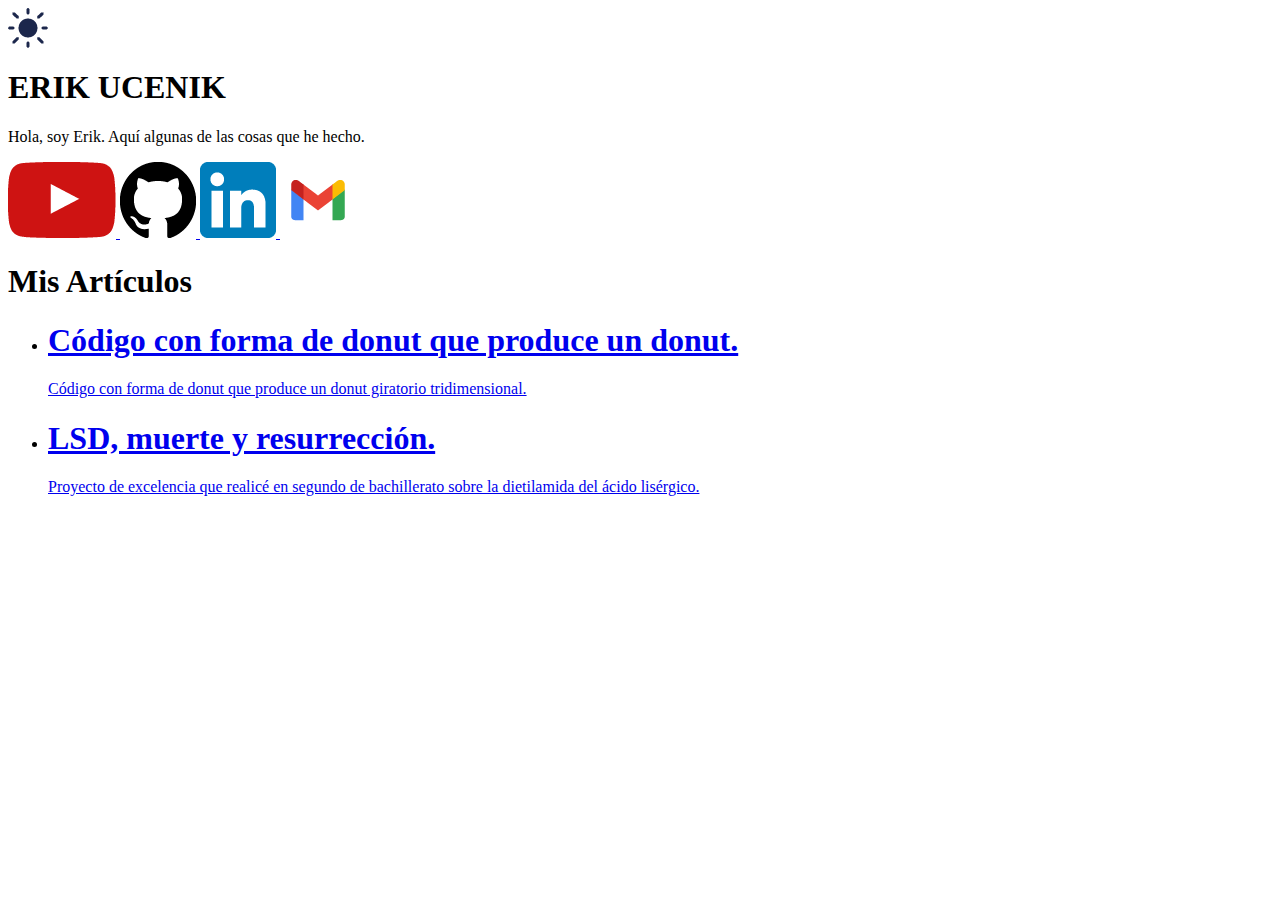
==== index.html @ 96ffc3f5 "Add HTML structure of the landing page (index.html)." ====
<html>
<head>
</head>

<body>
	<main>
		<input class="main__colorscheme-button" type="image" src="media/sun.png"/>
		<h1 class="main__title">ERIK UCENIK</h1>
		<p class="main__subtitle">Hola, soy Erik. Aquí algunas de las cosas que he hecho.</p>

		<nav class="social-media">
			<a class="social-media__link" href="https://youtube.com/@Erik-zq9yj" target="_blank">
				<img class="social-media__image" src="media/youtube.png" alt="YouTube"></img>
			</a>
			<a class="social-media__link" href="https://github.com/erikucenik" target="_blank">
				<img class="social-media__image" src="media/github.png" alt="GitHub"></img>
			</a>
			<a class="social-media__link" href="https://www.linkedin.com/in/erik-l%C3%B3pez-de-la-fuente-6103082b1/" target="_blank">
				<img class="social-media__image" src="media/linkedin.png" alt="LinkedIn"></img>
			</a>
			<input class="social-media__link" type="image" src="media/gmail.png" onclick="copyMailAddress()"></input>
		</nav>

		<section class="articles">
			<h1 class="articles__header">Mis Artículos</h1>

			<ul class="articles__list">
				<li><article class="articles__article">
					<a class="articles__link" href="article.html">
						<h1 class="articles__title">Código con forma de donut que produce un donut.</h1>
						<p class="articles__subtitle">Código con forma de donut que produce un donut giratorio tridimensional.</p>
					</a>
				</article></li>

				<li><article class="articles__article">
					<a class="articles__link" href="article.html">
						<h1 class="articles__title">LSD, muerte y resurrección.</h1>
						<p class="articles__subtitle">Proyecto de excelencia que realicé en segundo de bachillerato sobre la dietilamida del ácido lisérgico.</p>
					</a>
				</article></li>
			</ul>
		</section>
	</main>

	<footer>
	</footer>
</body>
</html>
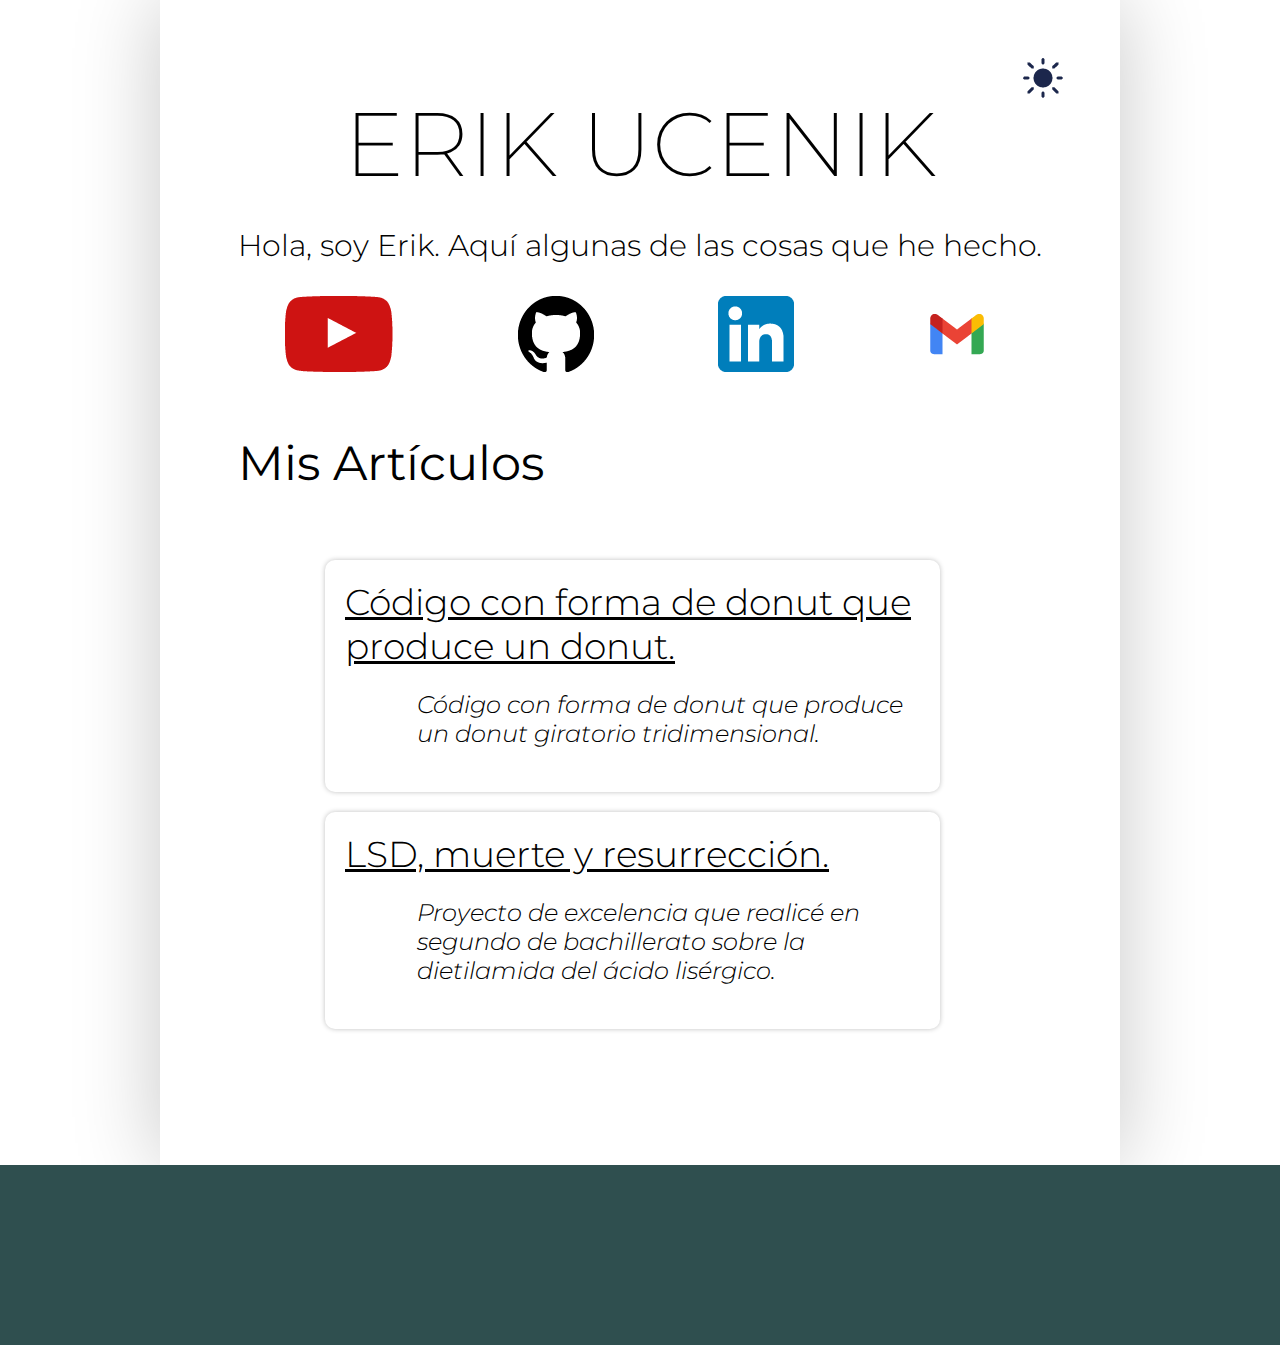
==== commit a2d9fd48: "Add CSS styling to the landing page (index.css)." ====
--- a/index.html
+++ b/index.html
@@ -1,9 +1,14 @@
 <html>
 <head>
+	<link rel="preconnect" href="https://fonts.googleapis.com">
+	<link rel="preconnect" href="https://fonts.gstatic.com" crossorigin>
+	<link href="https://fonts.googleapis.com/css2?family=Montserrat:ital,wght@0,100..900;1,100..900&display=swap" rel="stylesheet">
+
+	<link rel="stylesheet" type="text/css" href="index.css">
 </head>
 
 <body>
-	<main>
+	<main class="main">
 		<input class="main__colorscheme-button" type="image" src="media/sun.png"/>
 		<h1 class="main__title">ERIK UCENIK</h1>
 		<p class="main__subtitle">Hola, soy Erik. Aquí algunas de las cosas que he hecho.</p>
@@ -42,7 +47,7 @@
 		</section>
 	</main>
 
-	<footer>
+	<footer class="main__footer">
 	</footer>
 </body>
 </html>
--- a/index.css
+++ b/index.css
@@ -0,0 +1,134 @@
+html, body {
+	margin: 0;
+	padding: 0;
+}
+
+:root {
+	color-scheme: light dark;
+}
+
+@media (prefers-color-scheme: light) { :root { --box-shadow-color: rgba(0, 0, 0, 0.25); } }
+@media (prefers-color-scheme: dark) { :root { --box-shadow-color: rgba(255, 255, 255, 0.5); } }
+
+.main {
+	width: 960px;
+	margin-left: auto;
+	margin-right: auto;
+	padding-bottom: 100px;
+
+	display: flex;
+	flex-direction: column;
+
+	box-shadow: rgba(0, 0, 0, 0.22) 0 0 81px 0;
+}
+
+.main__colorscheme-button {
+	height: 40px;
+	width: 40px;
+
+	margin-top: 58px;
+	margin-right: 57px;
+
+	align-self: flex-end;
+}
+
+.main__title {
+	margin-top: 15px;
+	margin-bottom: 0;
+
+	font-family: "Montserrat";
+	font-size: 90px;
+	font-weight: 200;
+	line-height: 0.71em;
+	text-align: center;
+}
+
+.main__subtitle {
+	margin-top: 58px;
+	margin-bottom: 0;
+
+	font-family: "Montserrat";
+	font-size: 30px;
+	font-weight: 300;
+	line-height: 0.71em;
+	text-align: center;
+}
+
+.social-media {
+	margin-top: 40px;
+
+	display: flex;
+	flex-direction: row;
+	justify-content: space-evenly;
+	align-items: baseline;
+}
+
+.social-media__image {
+	height: 76px;
+}
+
+.articles {
+	display: flex;
+	flex-direction: column;
+}
+
+.articles__list {
+	margin-left: 165px;
+	margin-right: 180px;
+	margin-top: 68px;
+	padding: 0;
+
+	list-style-type: none;
+	list-style-position: outside;
+}
+
+.articles__header {
+	margin-top: 62px;
+	margin-left: 78px;
+	margin-bottom: 0;
+
+	font-family: "Montserrat";
+	font-size: 48px;
+	font-weight: 400;
+}
+
+.articles__title {
+	margin-top: 0;
+	margin-bottom: 0;
+
+	font-family: "Montserrat";
+	font-size: 36px;
+	font-weight: 300;
+	text-decoration: underline;
+}
+
+.articles__article {
+	margin-bottom: 20px;
+	padding: 20px;
+
+	border-radius: 10px;
+	box-shadow: var(--box-shadow-color) 0 0 5px 0;
+}
+
+.articles__subtitle {
+	margin-top: 22px;
+	margin-left: 72px;
+
+	font-family: "Montserrat";
+	font-size: 24px;
+	font-weight: 300;
+	font-style: italic;
+}
+
+.articles__link {
+	text-decoration: none;
+	color: inherit;
+}
+
+.main__footer {
+	width: 100%;
+	height: 20%;
+	align-self: flex-end;
+
+	background-color: darkslategrey;
+}
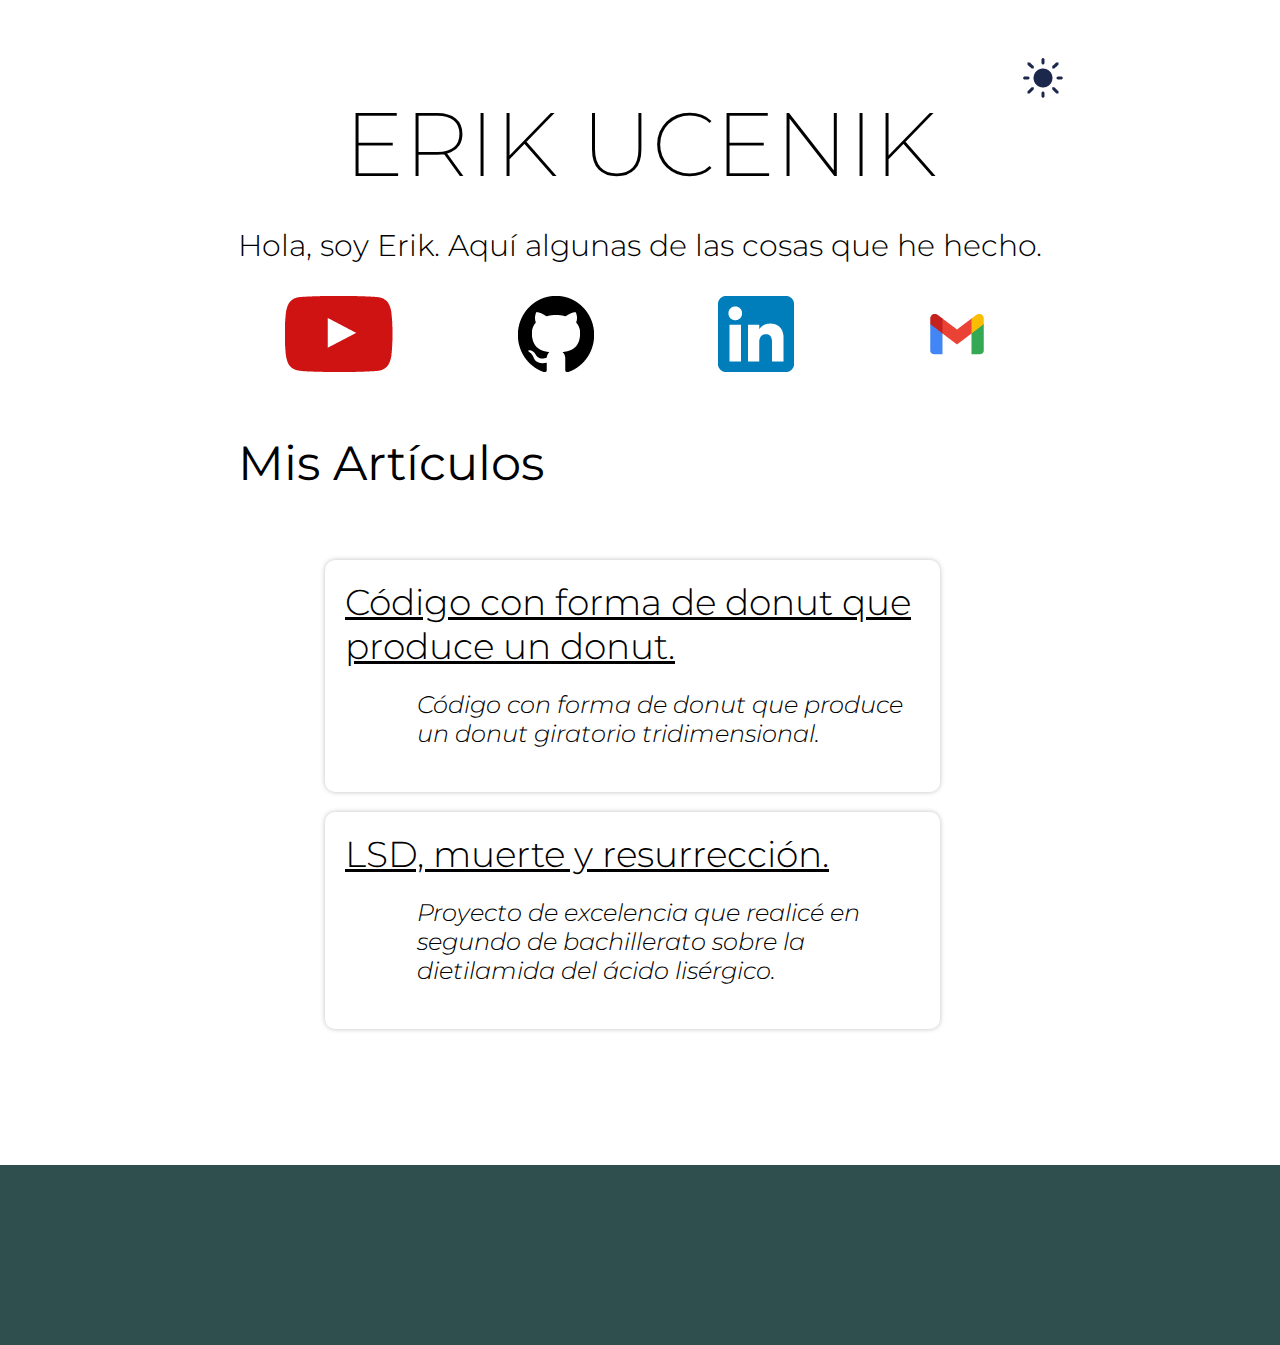
==== commit 44367dc0: "Forgot to link JS inside HTML." ====
--- a/index.html
+++ b/index.html
@@ -5,6 +5,7 @@
 	<link href="https://fonts.googleapis.com/css2?family=Montserrat:ital,wght@0,100..900;1,100..900&display=swap" rel="stylesheet">
 
 	<link rel="stylesheet" type="text/css" href="index.css">
+	<script src="index.js" defer></script>
 </head>
 
 <body>
--- a/index.css
+++ b/index.css
@@ -18,8 +18,6 @@
 
 	display: flex;
 	flex-direction: column;
-
-	box-shadow: rgba(0, 0, 0, 0.22) 0 0 81px 0;
 }
 
 .main__colorscheme-button {
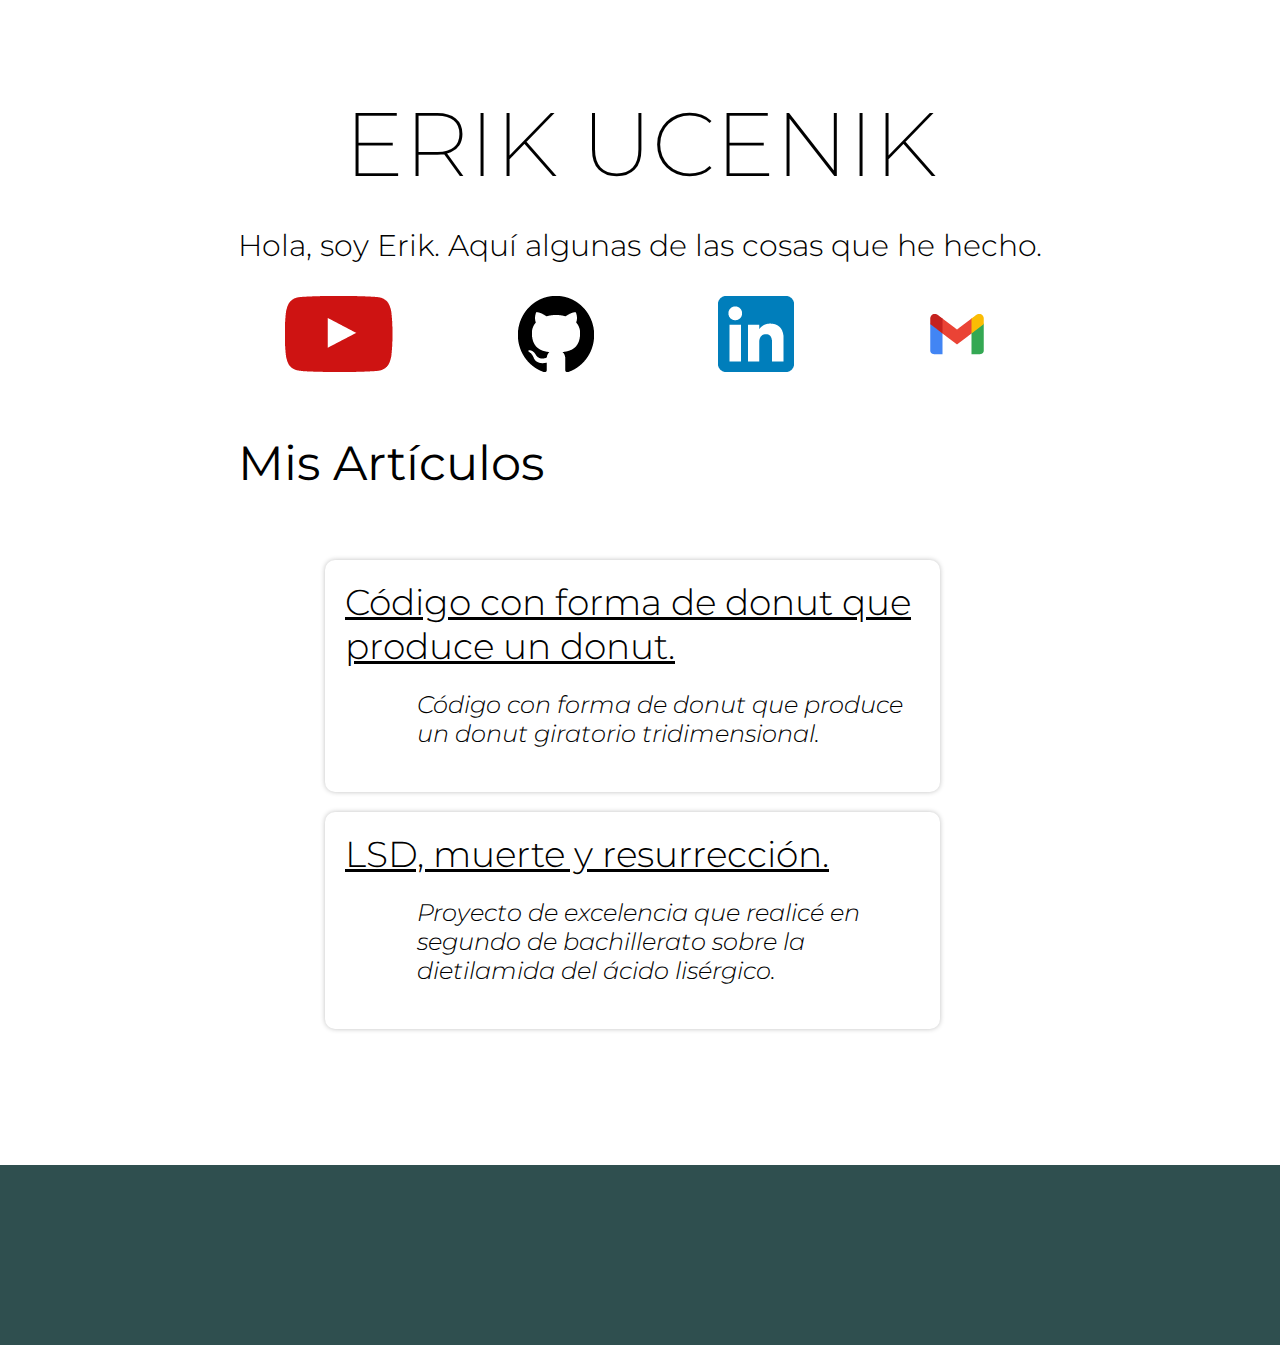
==== commit b7e358d3: "Add article page model." ====
--- a/index.html
+++ b/index.html
@@ -10,7 +10,7 @@
 
 <body>
 	<main class="main">
-		<input class="main__colorscheme-button" type="image" src="media/sun.png"/>
+		<input class="main__colorscheme-button" type="image" src="media/home.png"/>
 		<h1 class="main__title">ERIK UCENIK</h1>
 		<p class="main__subtitle">Hola, soy Erik. Aquí algunas de las cosas que he hecho.</p>
 
--- a/index.css
+++ b/index.css
@@ -21,6 +21,7 @@
 }
 
 .main__colorscheme-button {
+	display: none;
 	height: 40px;
 	width: 40px;
 
@@ -31,7 +32,7 @@
 }
 
 .main__title {
-	margin-top: 15px;
+	margin-top: calc(15px + 98px);
 	margin-bottom: 0;
 
 	font-family: "Montserrat";
